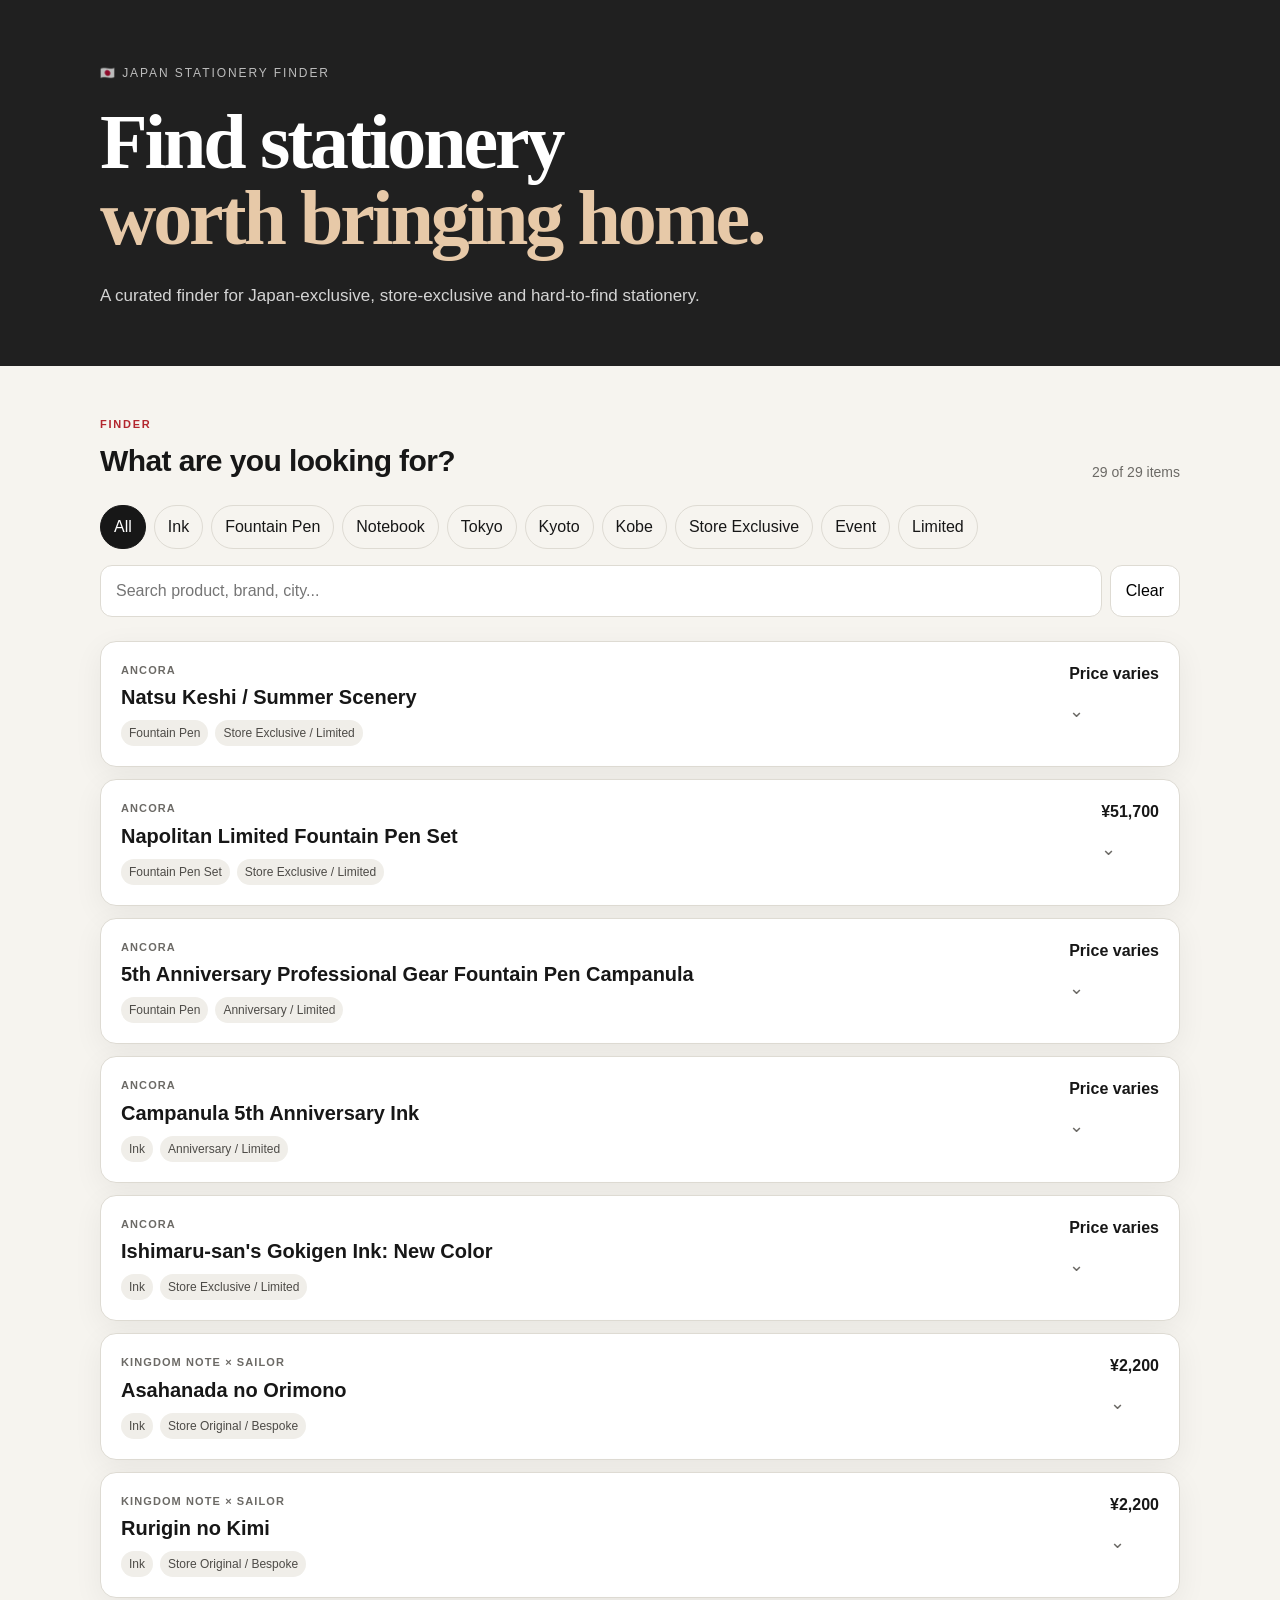
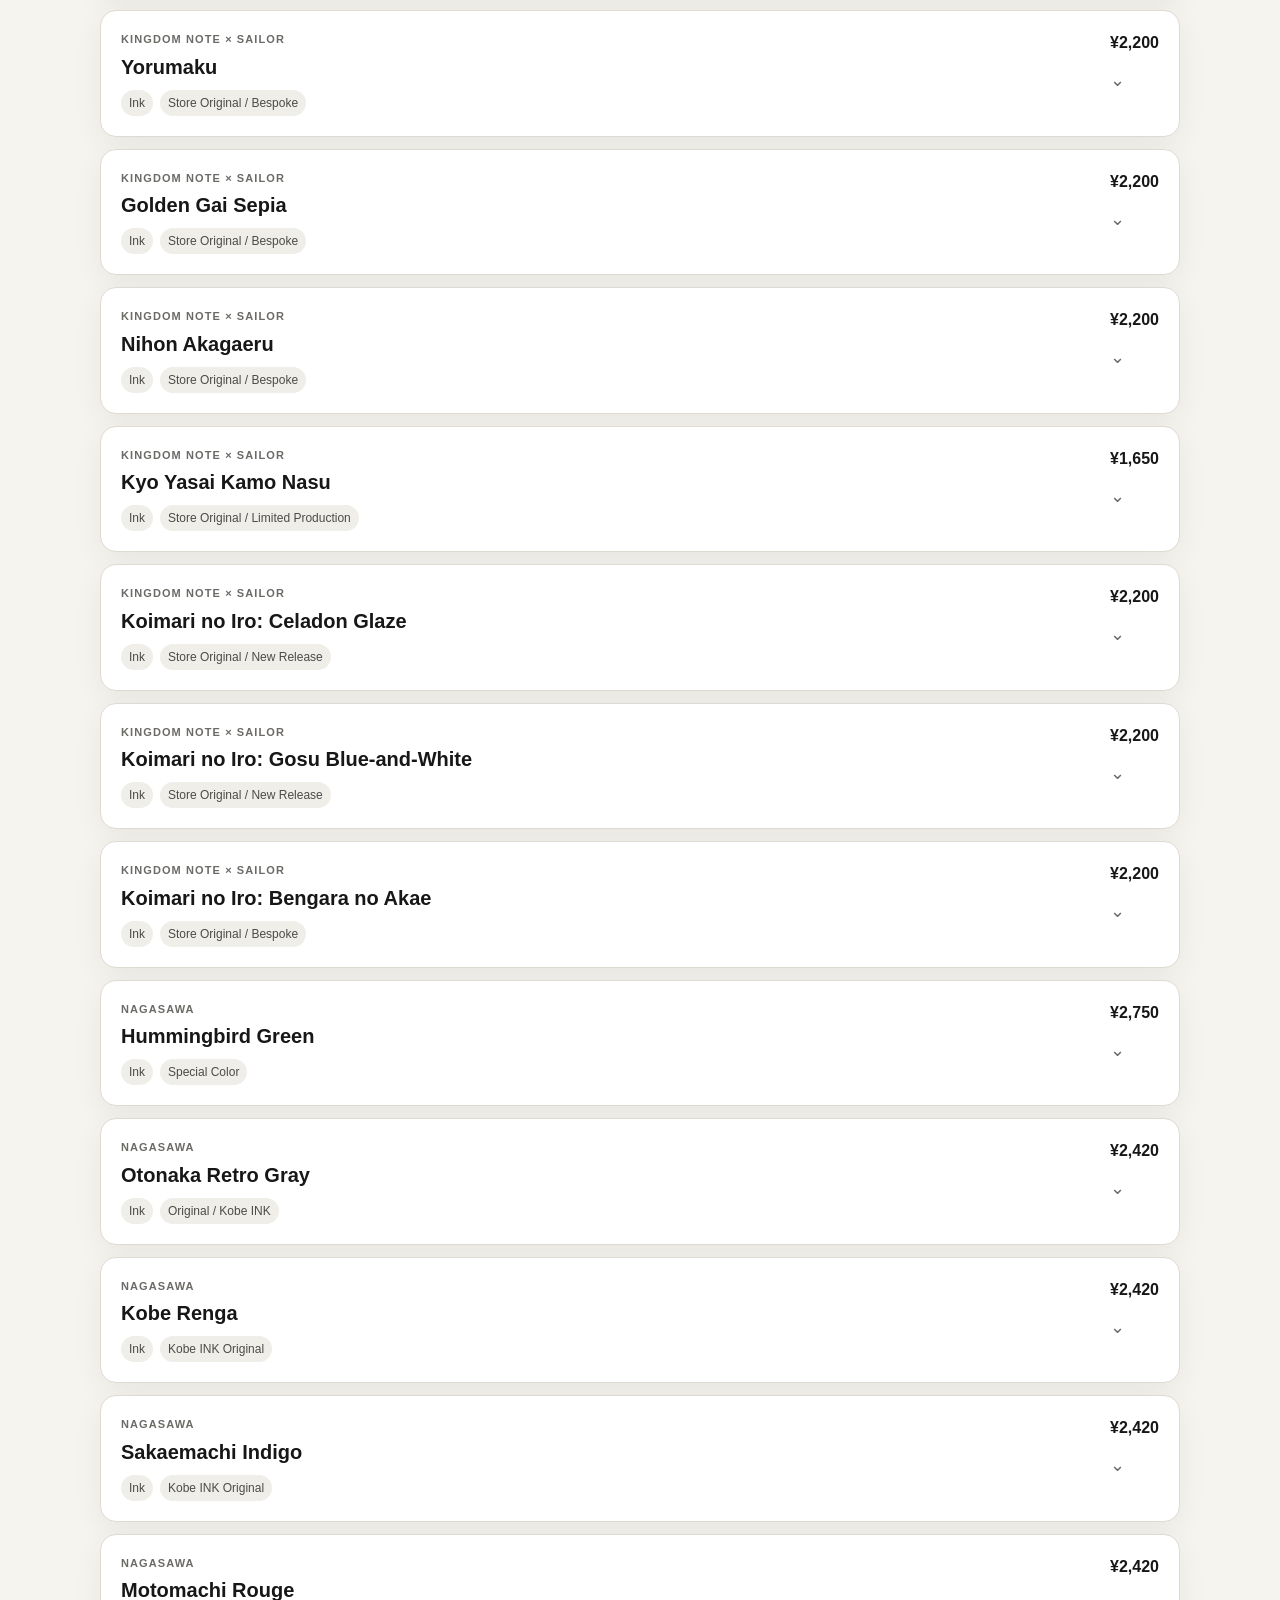
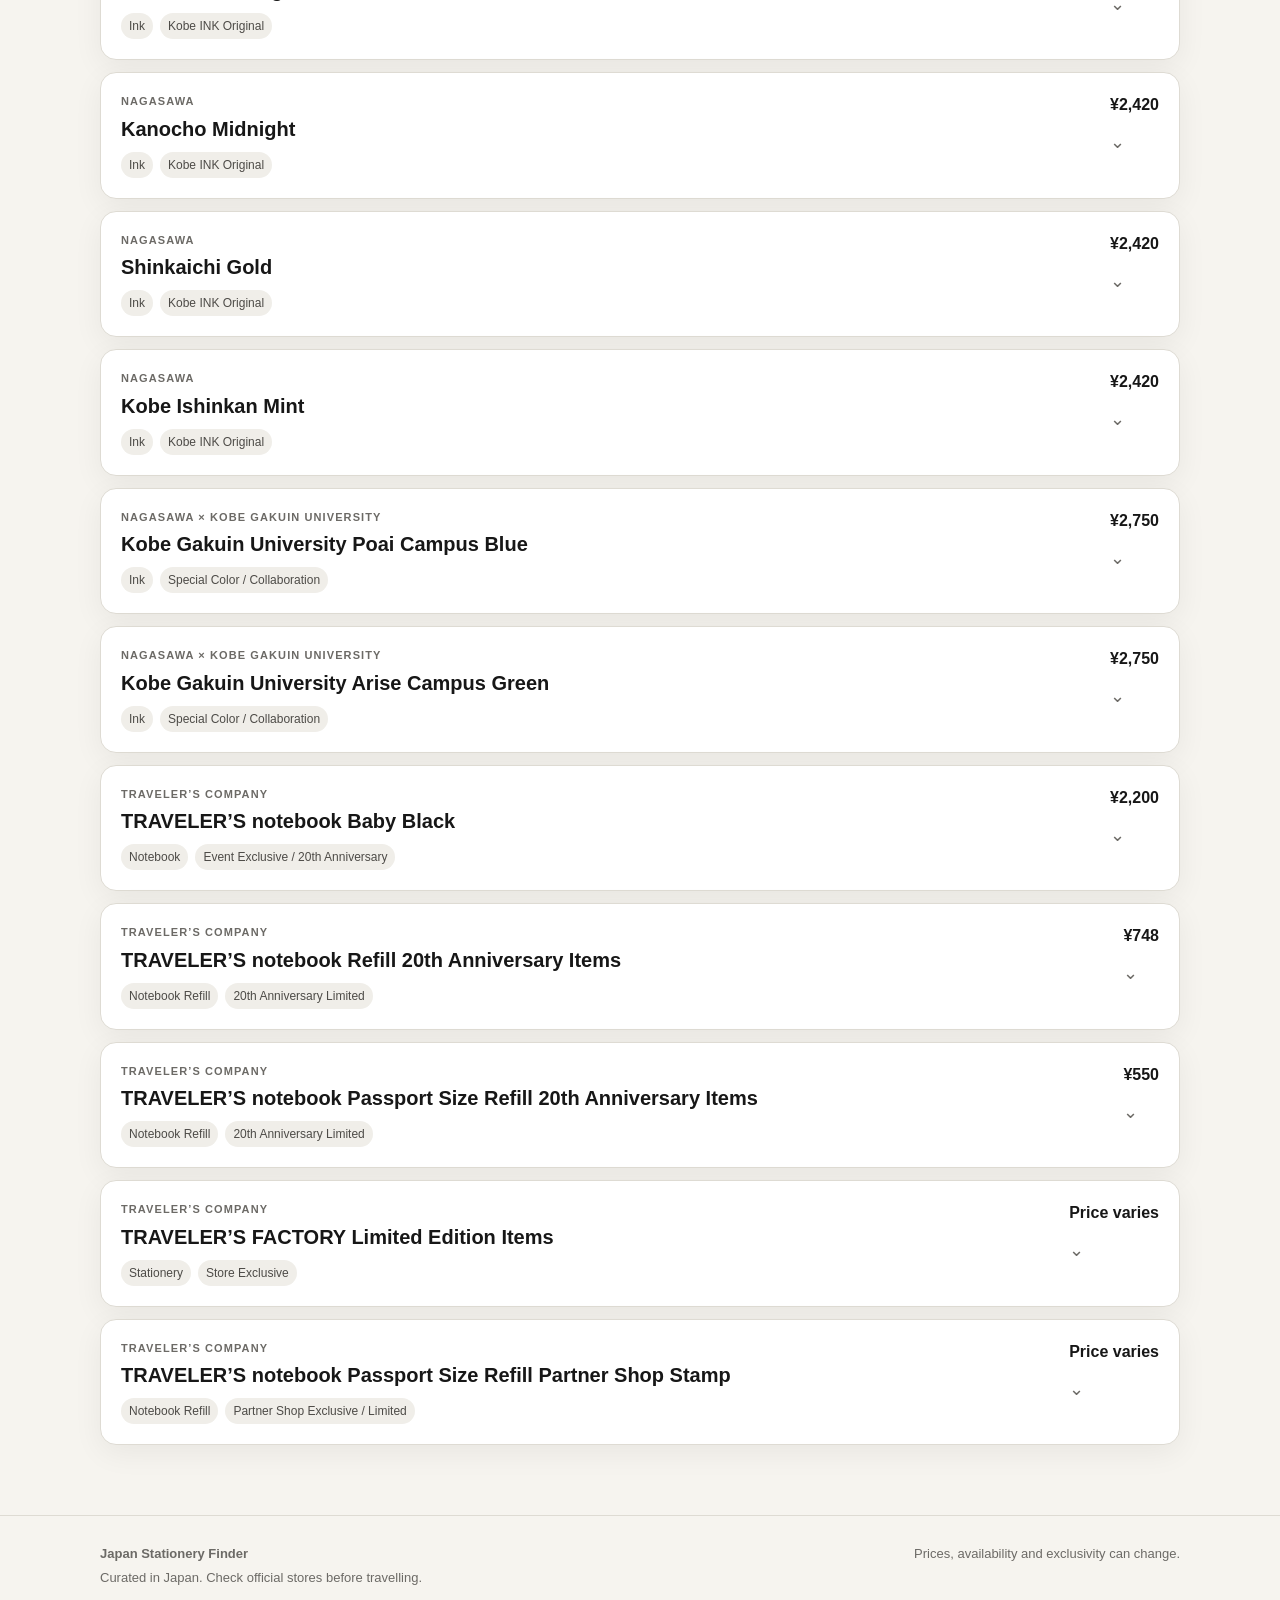
==== index.html @ 270b9868 "Add files via upload" ====
<!doctype html>
<html lang="en">
<head>
  <meta charset="utf-8">
  <meta name="viewport" content="width=device-width, initial-scale=1">
  <meta name="description" content="Find Japan-exclusive, store-exclusive and hard-to-find stationery.">
  <title>Japan Stationery Finder</title>
  <link rel="stylesheet" href="style.css">
</head>
<body>
  <header class="hero">
    <div class="wrap">
      <div class="eyebrow">🇯🇵 JAPAN STATIONERY FINDER</div>
      <h1>Find stationery<br><span>worth bringing home.</span></h1>
      <p class="intro">A curated finder for Japan-exclusive, store-exclusive and hard-to-find stationery.</p>
    </div>
  </header>

  <main class="wrap">
    <section class="finder">
      <div class="finder-head">
        <div>
          <p class="kicker">FINDER</p>
          <h2>What are you looking for?</h2>
        </div>
        <div id="resultCount" class="result-count"></div>
      </div>

      <div class="filters" id="filters"></div>

      <div class="search-row">
        <input id="search" type="search" placeholder="Search product, brand, city..." aria-label="Search products">
        <button id="clearSearch" type="button" class="clear">Clear</button>
      </div>

      <div id="productList" class="product-list" aria-live="polite"></div>
    </section>
  </main>

  <footer>
    <div class="wrap footer-inner">
      <div>
        <strong>Japan Stationery Finder</strong>
        <p>Curated in Japan. Check official stores before travelling.</p>
      </div>
      <div class="footer-note">Prices, availability and exclusivity can change.</div>
    </div>
  </footer>

  <script src="script.js"></script>
</body>
</html>
---- style.css ----
* { box-sizing: border-box; }

:root {
  --bg: #f6f4ef;
  --card: #ffffff;
  --ink: #171717;
  --muted: #6c6a66;
  --line: #dedbd3;
  --accent: #b3262e;
  --accent-soft: #f5e5e6;
  --dark: #202020;
  --shadow: 0 8px 30px rgba(0,0,0,.06);
}

html { scroll-behavior: smooth; }
body {
  margin: 0;
  background: var(--bg);
  color: var(--ink);
  font-family: -apple-system, BlinkMacSystemFont, "Segoe UI", sans-serif;
  line-height: 1.5;
}
button, input { font: inherit; }
button { cursor: pointer; }

.wrap {
  width: min(1080px, calc(100% - 32px));
  margin: 0 auto;
}

.hero {
  background: var(--dark);
  color: white;
  padding: 64px 0 58px;
}
.eyebrow {
  font-size: 12px;
  letter-spacing: .16em;
  opacity: .7;
  margin-bottom: 22px;
}
h1 {
  font-family: Georgia, "Times New Roman", serif;
  font-size: clamp(44px, 8vw, 78px);
  line-height: .98;
  margin: 0;
  letter-spacing: -.04em;
}
h1 span { color: #e7c9a8; }
.intro {
  max-width: 620px;
  margin: 26px 0 0;
  color: #d4d4d4;
  font-size: 17px;
}

.finder {
  padding: 50px 0 70px;
}
.finder-head {
  display: flex;
  justify-content: space-between;
  align-items: end;
  gap: 20px;
  margin-bottom: 22px;
}
.kicker {
  font-size: 11px;
  letter-spacing: .16em;
  color: var(--accent);
  font-weight: 800;
  margin: 0 0 5px;
}
h2 {
  font-size: 30px;
  margin: 0;
  letter-spacing: -.02em;
}
.result-count {
  color: var(--muted);
  font-size: 14px;
  white-space: nowrap;
}

.filters {
  display: flex;
  flex-wrap: wrap;
  gap: 8px;
  margin-bottom: 16px;
}
.filter {
  border: 1px solid var(--line);
  background: transparent;
  color: var(--ink);
  padding: 9px 13px;
  border-radius: 999px;
}
.filter.active {
  background: var(--ink);
  border-color: var(--ink);
  color: white;
}

.search-row {
  display: flex;
  gap: 8px;
  margin-bottom: 24px;
}
#search {
  flex: 1;
  min-width: 0;
  border: 1px solid var(--line);
  background: white;
  border-radius: 12px;
  padding: 13px 15px;
  outline: none;
}
#search:focus { border-color: #999; }
.clear {
  border: 1px solid var(--line);
  background: white;
  border-radius: 12px;
  padding: 0 15px;
}

.product-list {
  display: grid;
  gap: 12px;
}
.product {
  background: var(--card);
  border: 1px solid var(--line);
  border-radius: 16px;
  box-shadow: var(--shadow);
  overflow: hidden;
}
.product-summary {
  width: 100%;
  border: 0;
  background: transparent;
  text-align: left;
  padding: 20px;
  display: grid;
  grid-template-columns: 1fr auto;
  gap: 16px;
  color: inherit;
}
.brand {
  font-size: 11px;
  text-transform: uppercase;
  letter-spacing: .1em;
  color: var(--muted);
  font-weight: 800;
}
.product-name {
  font-size: 20px;
  font-weight: 750;
  margin: 4px 0 8px;
}
.meta {
  display: flex;
  flex-wrap: wrap;
  gap: 7px;
}
.tag {
  display: inline-block;
  border-radius: 999px;
  padding: 4px 8px;
  background: #f0eee9;
  font-size: 12px;
  color: #4d4b47;
}
.price {
  text-align: right;
  font-weight: 800;
  white-space: nowrap;
}
.chevron {
  display: block;
  margin-top: 12px;
  color: var(--muted);
  font-size: 18px;
}
.product.open .chevron { transform: rotate(180deg); }

.details {
  display: none;
  border-top: 1px solid var(--line);
  padding: 20px;
  background: #fbfaf7;
}
.product.open .details { display: block; }

.detail-grid {
  display: grid;
  grid-template-columns: repeat(2, 1fr);
  gap: 15px 22px;
}
.detail-label {
  font-size: 11px;
  color: var(--muted);
  text-transform: uppercase;
  letter-spacing: .08em;
}
.detail-value { margin-top: 3px; }
.actions { margin-top: 20px; }
.official {
  display: inline-block;
  background: var(--accent);
  color: white;
  text-decoration: none;
  padding: 11px 15px;
  border-radius: 10px;
  font-weight: 750;
}
.note {
  margin-top: 13px;
  color: var(--muted);
  font-size: 13px;
}
.empty {
  padding: 35px;
  text-align: center;
  color: var(--muted);
  border: 1px dashed var(--line);
  border-radius: 14px;
}

footer {
  border-top: 1px solid var(--line);
  padding: 28px 0 45px;
  color: var(--muted);
  font-size: 13px;
}
.footer-inner {
  display: flex;
  justify-content: space-between;
  gap: 20px;
}
footer p { margin: 4px 0 0; }

@media (max-width: 650px) {
  .hero { padding: 46px 0 42px; }
  .finder { padding-top: 38px; }
  .finder-head { align-items: start; flex-direction: column; gap: 7px; }
  h2 { font-size: 26px; }
  .product-summary { padding: 17px; }
  .product-name { font-size: 18px; }
  .detail-grid { grid-template-columns: 1fr; }
  .footer-inner { flex-direction: column; }
}
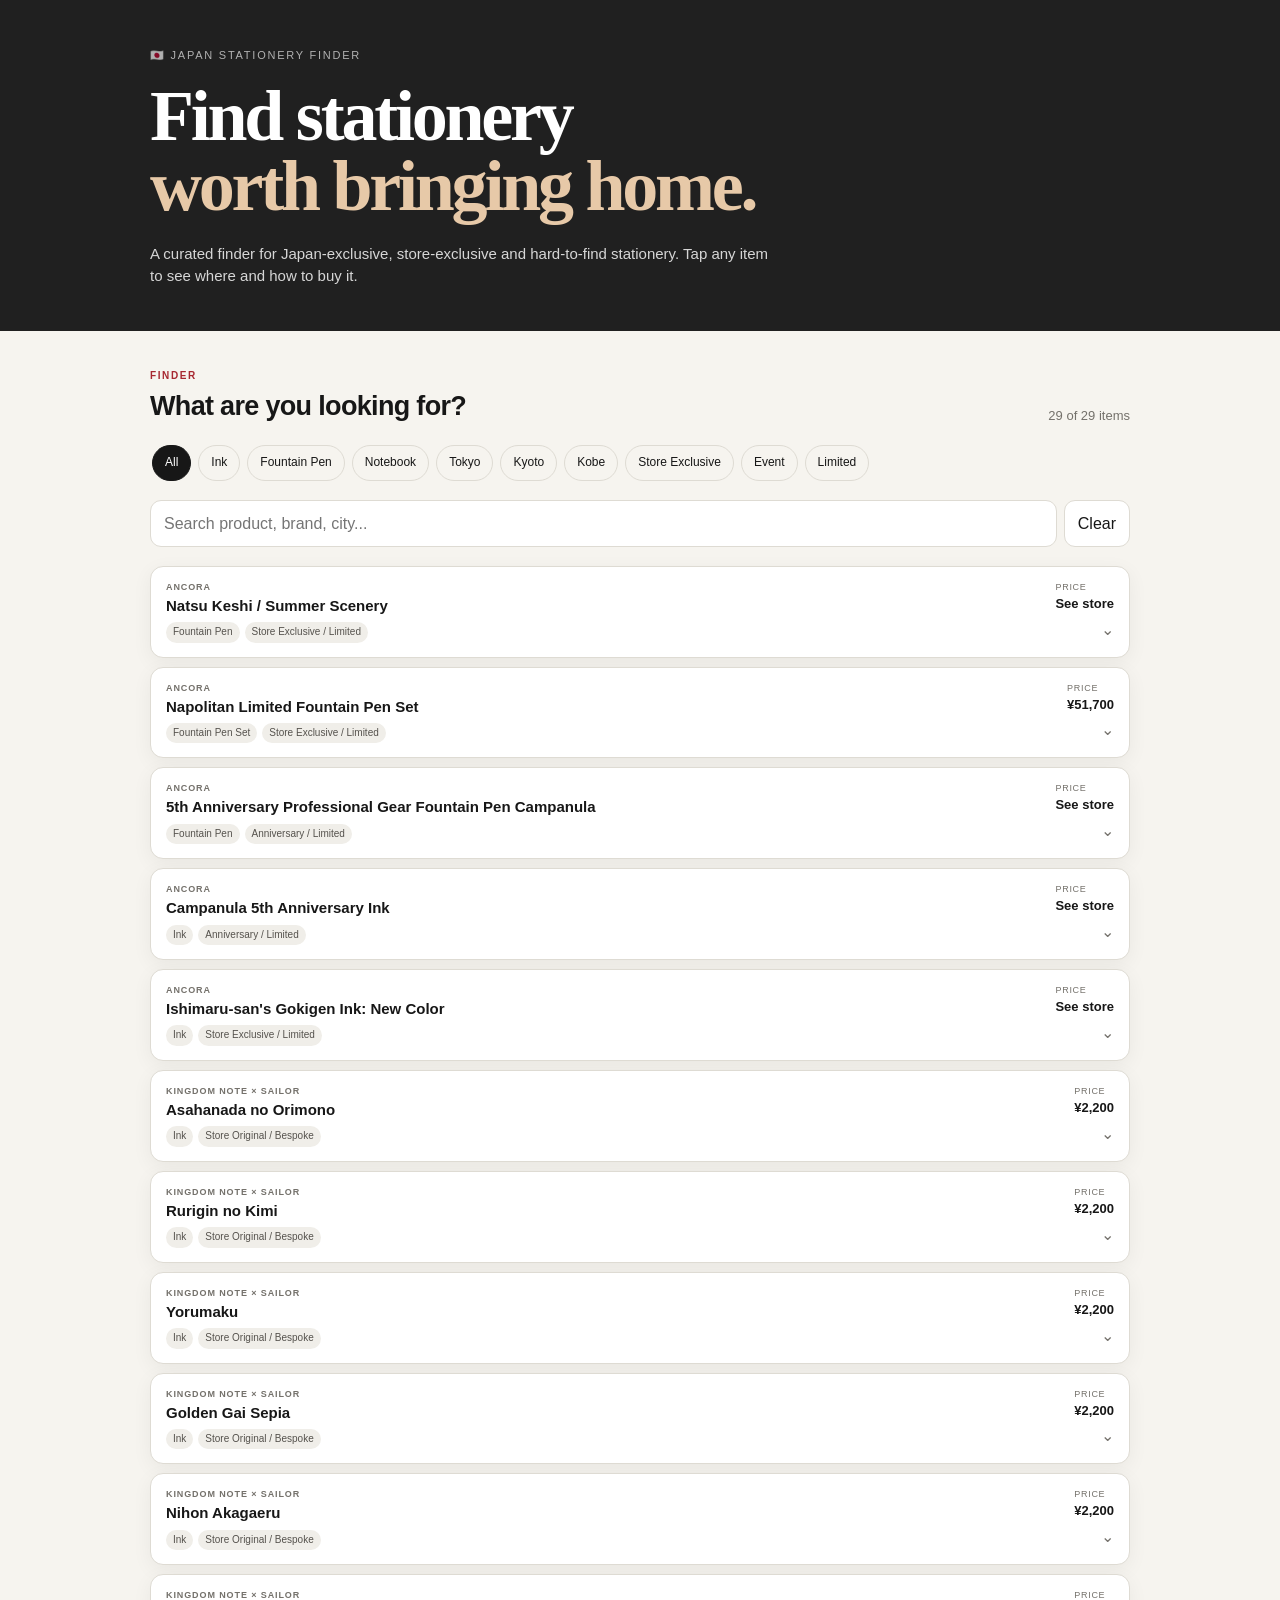
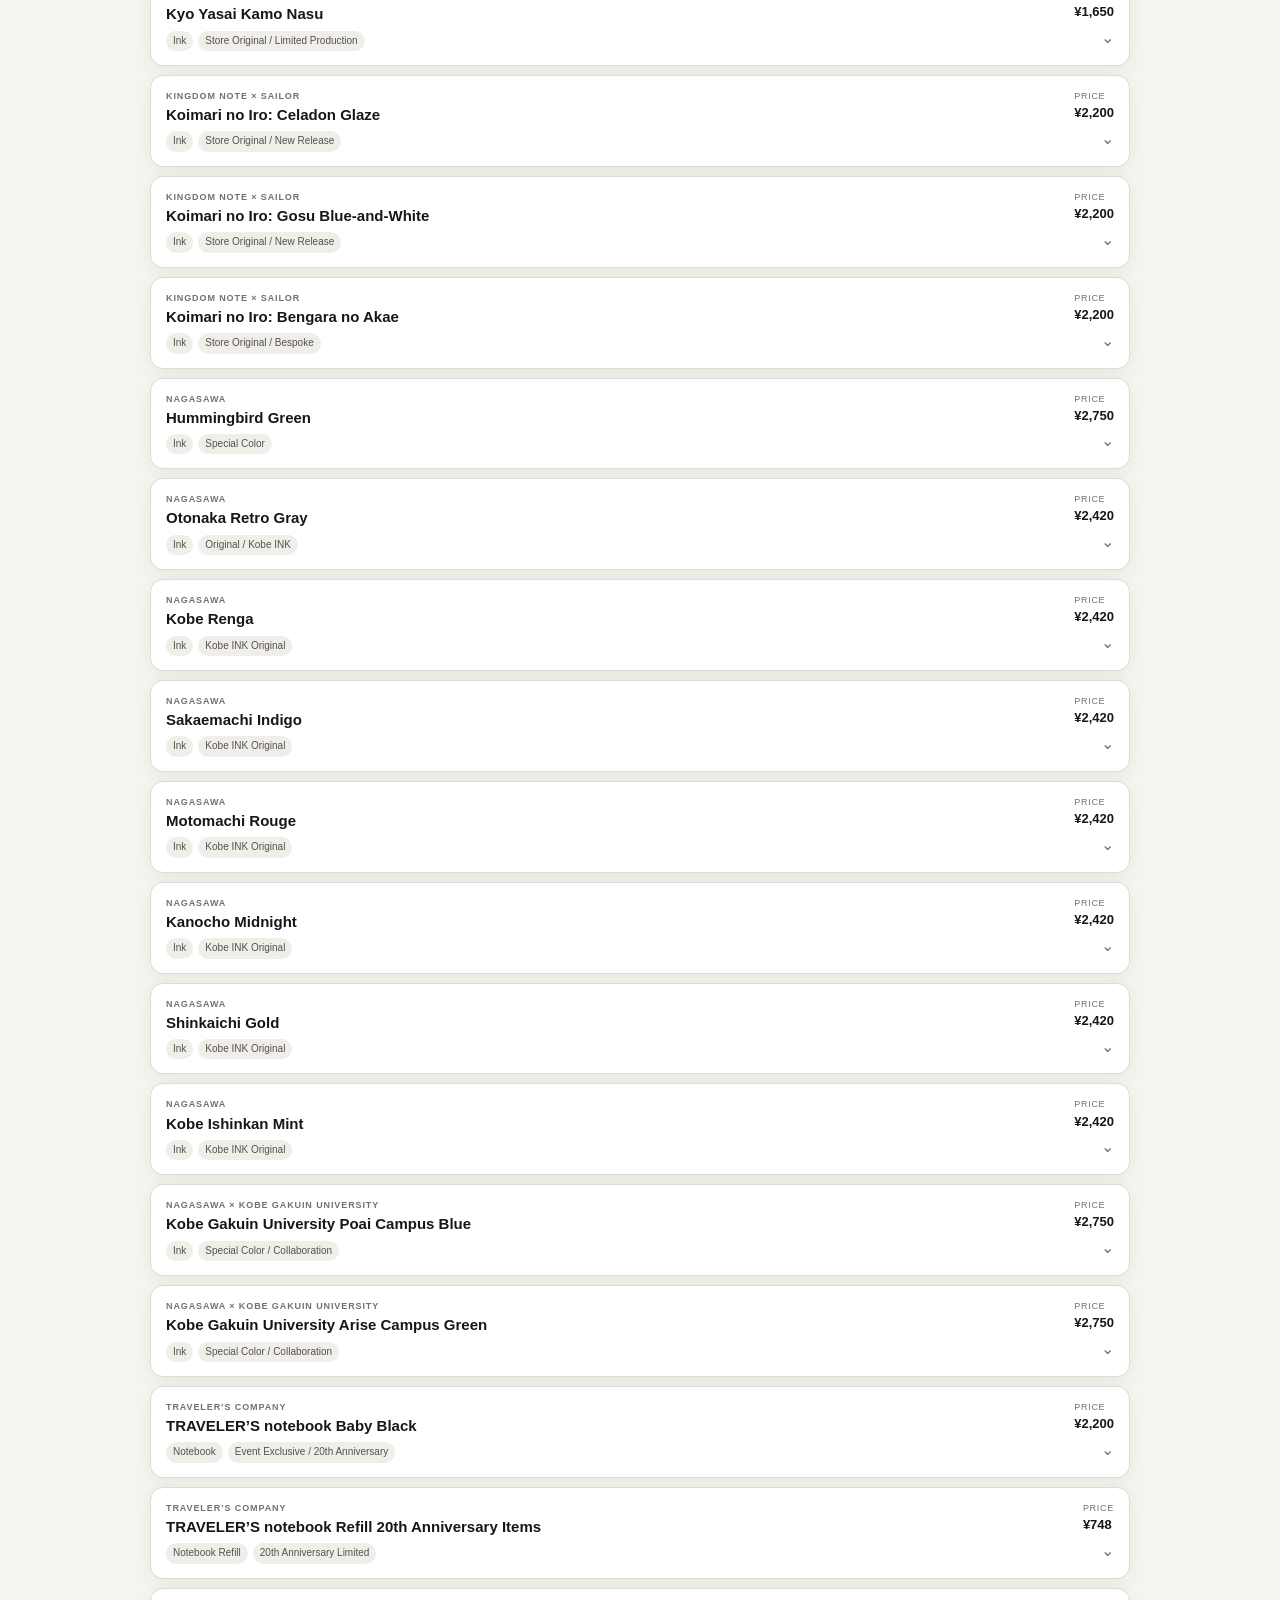
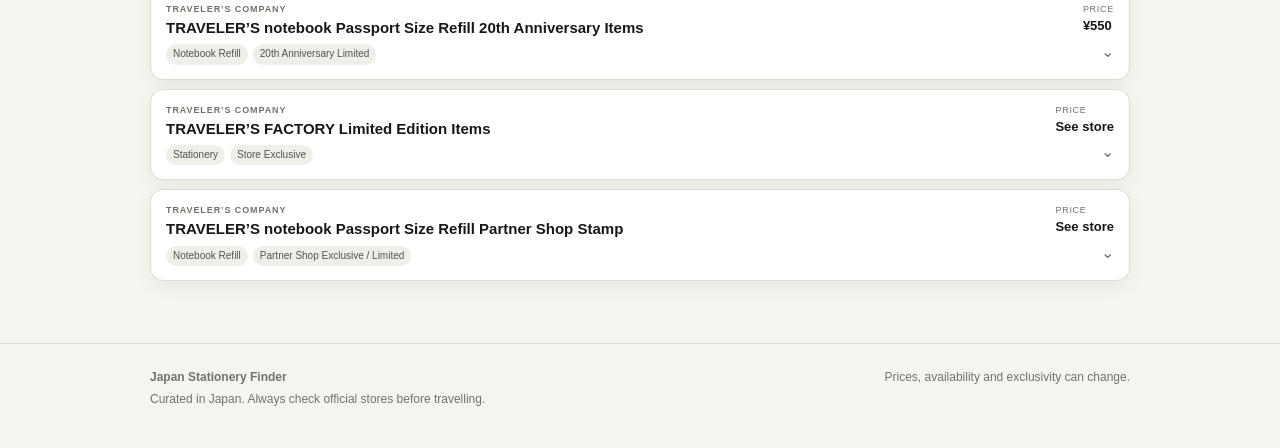
==== commit 183fc9d5: "Add files via upload" ====
--- a/index.html
+++ b/index.html
@@ -12,7 +12,7 @@
     <div class="wrap">
       <div class="eyebrow">🇯🇵 JAPAN STATIONERY FINDER</div>
       <h1>Find stationery<br><span>worth bringing home.</span></h1>
-      <p class="intro">A curated finder for Japan-exclusive, store-exclusive and hard-to-find stationery.</p>
+      <p class="intro">A curated finder for Japan-exclusive, store-exclusive and hard-to-find stationery. Tap any item to see where and how to buy it.</p>
     </div>
   </header>
 
@@ -41,7 +41,7 @@
     <div class="wrap footer-inner">
       <div>
         <strong>Japan Stationery Finder</strong>
-        <p>Curated in Japan. Check official stores before travelling.</p>
+        <p>Curated in Japan. Always check official stores before travelling.</p>
       </div>
       <div class="footer-note">Prices, availability and exclusivity can change.</div>
     </div>
--- a/style.css
+++ b/style.css
@@ -2,14 +2,14 @@
 
 :root {
   --bg: #f6f4ef;
-  --card: #ffffff;
+  --card: #fff;
   --ink: #171717;
-  --muted: #6c6a66;
+  --muted: #74716b;
   --line: #dedbd3;
-  --accent: #b3262e;
-  --accent-soft: #f5e5e6;
+  --accent: #a72831;
+  --accent-soft: #f6e8e8;
   --dark: #202020;
-  --shadow: 0 8px 30px rgba(0,0,0,.06);
+  --shadow: 0 5px 20px rgba(0,0,0,.055);
 }
 
 html { scroll-behavior: smooth; }
@@ -18,234 +18,104 @@
   background: var(--bg);
   color: var(--ink);
   font-family: -apple-system, BlinkMacSystemFont, "Segoe UI", sans-serif;
-  line-height: 1.5;
+  line-height: 1.45;
 }
 button, input { font: inherit; }
 button { cursor: pointer; }
+.wrap { width: min(980px, calc(100% - 32px)); margin: 0 auto; }
 
-.wrap {
-  width: min(1080px, calc(100% - 32px));
-  margin: 0 auto;
-}
-
-.hero {
-  background: var(--dark);
-  color: white;
-  padding: 64px 0 58px;
-}
-.eyebrow {
-  font-size: 12px;
-  letter-spacing: .16em;
-  opacity: .7;
-  margin-bottom: 22px;
-}
+.hero { background: var(--dark); color: #fff; padding: 48px 0 44px; }
+.eyebrow { font-size: 11px; letter-spacing: .16em; opacity: .65; margin-bottom: 17px; }
 h1 {
   font-family: Georgia, "Times New Roman", serif;
-  font-size: clamp(44px, 8vw, 78px);
+  font-size: clamp(42px, 7vw, 72px);
   line-height: .98;
   margin: 0;
-  letter-spacing: -.04em;
+  letter-spacing: -.045em;
 }
 h1 span { color: #e7c9a8; }
-.intro {
-  max-width: 620px;
-  margin: 26px 0 0;
-  color: #d4d4d4;
-  font-size: 17px;
-}
+.intro { max-width: 620px; margin: 21px 0 0; color: #d6d6d6; font-size: 15px; }
 
-.finder {
-  padding: 50px 0 70px;
-}
-.finder-head {
-  display: flex;
-  justify-content: space-between;
-  align-items: end;
-  gap: 20px;
-  margin-bottom: 22px;
-}
-.kicker {
-  font-size: 11px;
-  letter-spacing: .16em;
-  color: var(--accent);
-  font-weight: 800;
-  margin: 0 0 5px;
-}
-h2 {
-  font-size: 30px;
-  margin: 0;
-  letter-spacing: -.02em;
-}
-.result-count {
-  color: var(--muted);
-  font-size: 14px;
-  white-space: nowrap;
-}
+.finder { padding: 38px 0 62px; }
+.finder-head { display: flex; justify-content: space-between; align-items: end; gap: 16px; margin-bottom: 17px; }
+.kicker { font-size: 10px; letter-spacing: .16em; color: var(--accent); font-weight: 800; margin: 0 0 4px; }
+h2 { font-size: 27px; margin: 0; letter-spacing: -.025em; }
+.result-count { color: var(--muted); font-size: 13px; white-space: nowrap; }
 
 .filters {
   display: flex;
-  flex-wrap: wrap;
-  gap: 8px;
-  margin-bottom: 16px;
+  flex-wrap: nowrap;
+  gap: 7px;
+  overflow-x: auto;
+  padding: 2px 2px 8px;
+  margin-bottom: 11px;
+  scrollbar-width: none;
 }
+.filters::-webkit-scrollbar { display: none; }
 .filter {
+  flex: 0 0 auto;
   border: 1px solid var(--line);
   background: transparent;
   color: var(--ink);
-  padding: 9px 13px;
+  padding: 8px 12px;
   border-radius: 999px;
+  font-size: 12px;
 }
-.filter.active {
-  background: var(--ink);
-  border-color: var(--ink);
-  color: white;
-}
+.filter.active { background: var(--ink); border-color: var(--ink); color: white; }
 
-.search-row {
-  display: flex;
-  gap: 8px;
-  margin-bottom: 24px;
-}
+.search-row { display: flex; gap: 7px; margin-bottom: 19px; }
 #search {
-  flex: 1;
-  min-width: 0;
-  border: 1px solid var(--line);
-  background: white;
-  border-radius: 12px;
-  padding: 13px 15px;
-  outline: none;
+  flex: 1; min-width: 0; border: 1px solid var(--line); background: #fff;
+  border-radius: 11px; padding: 11px 13px; outline: none;
 }
 #search:focus { border-color: #999; }
-.clear {
-  border: 1px solid var(--line);
-  background: white;
-  border-radius: 12px;
-  padding: 0 15px;
-}
+.clear { border: 1px solid var(--line); background: #fff; border-radius: 11px; padding: 0 13px; color: var(--ink); }
 
-.product-list {
-  display: grid;
-  gap: 12px;
-}
+.product-list { display: grid; gap: 9px; }
 .product {
   background: var(--card);
   border: 1px solid var(--line);
-  border-radius: 16px;
+  border-radius: 13px;
   box-shadow: var(--shadow);
   overflow: hidden;
 }
 .product-summary {
-  width: 100%;
-  border: 0;
-  background: transparent;
-  text-align: left;
-  padding: 20px;
-  display: grid;
-  grid-template-columns: 1fr auto;
-  gap: 16px;
-  color: inherit;
+  width: 100%; border: 0; background: transparent; text-align: left; color: inherit;
+  padding: 14px 15px; display: grid; grid-template-columns: 1fr auto; gap: 10px;
 }
-.brand {
-  font-size: 11px;
-  text-transform: uppercase;
-  letter-spacing: .1em;
-  color: var(--muted);
-  font-weight: 800;
-}
-.product-name {
-  font-size: 20px;
-  font-weight: 750;
-  margin: 4px 0 8px;
-}
-.meta {
-  display: flex;
-  flex-wrap: wrap;
-  gap: 7px;
-}
-.tag {
-  display: inline-block;
-  border-radius: 999px;
-  padding: 4px 8px;
-  background: #f0eee9;
-  font-size: 12px;
-  color: #4d4b47;
-}
-.price {
-  text-align: right;
-  font-weight: 800;
-  white-space: nowrap;
-}
-.chevron {
-  display: block;
-  margin-top: 12px;
-  color: var(--muted);
-  font-size: 18px;
-}
+.product-summary:hover { background: #fcfbf8; }
+.brand { font-size: 9px; text-transform: uppercase; letter-spacing: .1em; color: var(--muted); font-weight: 800; }
+.product-name { font-size: 15px; line-height: 1.22; font-weight: 760; margin: 3px 0 7px; }
+.meta { display: flex; flex-wrap: wrap; gap: 5px; }
+.tag { display: inline-block; border-radius: 999px; padding: 3px 7px; background: #f0eee9; font-size: 10px; color: #55524d; }
+.price-block { text-align: right; min-width: 72px; }
+.price-label { color: var(--muted); font-size: 9px; text-transform: uppercase; letter-spacing: .08em; }
+.price { font-weight: 850; font-size: 13px; white-space: nowrap; margin-top: 1px; }
+.chevron { display: block; margin-top: 8px; color: var(--muted); font-size: 16px; line-height: 1; text-align: right; transition: transform .18s ease; }
 .product.open .chevron { transform: rotate(180deg); }
 
-.details {
-  display: none;
-  border-top: 1px solid var(--line);
-  padding: 20px;
-  background: #fbfaf7;
-}
-.product.open .details { display: block; }
+.details { max-height: 0; overflow: hidden; border-top: 0 solid var(--line); padding: 0 15px; background: #fbfaf7; transition: max-height .22s ease, padding .22s ease, border-width .22s ease; }
+.product.open .details { max-height: 900px; border-top-width: 1px; padding: 15px; }
+.detail-grid { display: grid; grid-template-columns: repeat(2, 1fr); gap: 12px 18px; }
+.detail-label { font-size: 9px; color: var(--muted); text-transform: uppercase; letter-spacing: .08em; }
+.detail-value { margin-top: 2px; font-size: 12px; }
+.actions { margin-top: 15px; }
+.official { display: inline-block; background: var(--accent); color: white; text-decoration: none; padding: 9px 12px; border-radius: 9px; font-size: 12px; font-weight: 750; }
+.note { margin-top: 10px; color: var(--muted); font-size: 11px; line-height: 1.5; }
+.empty { padding: 30px; text-align: center; color: var(--muted); border: 1px dashed var(--line); border-radius: 13px; }
 
-.detail-grid {
-  display: grid;
-  grid-template-columns: repeat(2, 1fr);
-  gap: 15px 22px;
-}
-.detail-label {
-  font-size: 11px;
-  color: var(--muted);
-  text-transform: uppercase;
-  letter-spacing: .08em;
-}
-.detail-value { margin-top: 3px; }
-.actions { margin-top: 20px; }
-.official {
-  display: inline-block;
-  background: var(--accent);
-  color: white;
-  text-decoration: none;
-  padding: 11px 15px;
-  border-radius: 10px;
-  font-weight: 750;
-}
-.note {
-  margin-top: 13px;
-  color: var(--muted);
-  font-size: 13px;
-}
-.empty {
-  padding: 35px;
-  text-align: center;
-  color: var(--muted);
-  border: 1px dashed var(--line);
-  border-radius: 14px;
-}
-
-footer {
-  border-top: 1px solid var(--line);
-  padding: 28px 0 45px;
-  color: var(--muted);
-  font-size: 13px;
-}
-.footer-inner {
-  display: flex;
-  justify-content: space-between;
-  gap: 20px;
-}
+footer { border-top: 1px solid var(--line); padding: 25px 0 40px; color: var(--muted); font-size: 12px; }
+.footer-inner { display: flex; justify-content: space-between; gap: 18px; }
 footer p { margin: 4px 0 0; }
 
-@media (max-width: 650px) {
-  .hero { padding: 46px 0 42px; }
-  .finder { padding-top: 38px; }
-  .finder-head { align-items: start; flex-direction: column; gap: 7px; }
-  h2 { font-size: 26px; }
-  .product-summary { padding: 17px; }
-  .product-name { font-size: 18px; }
-  .detail-grid { grid-template-columns: 1fr; }
-  .footer-inner { flex-direction: column; }
+@media (max-width: 620px) {
+  .wrap { width: min(100% - 22px, 980px); }
+  .hero { padding: 34px 0 32px; }
+  .intro { font-size: 13px; }
+  .finder { padding-top: 28px; }
+  h2 { font-size: 23px; }
+  .finder-head { align-items: center; }
+  .detail-grid { grid-template-columns: 1fr 1fr; gap: 11px 12px; }
+  .footer-inner { display: block; }
+  .footer-note { margin-top: 10px; }
 }
